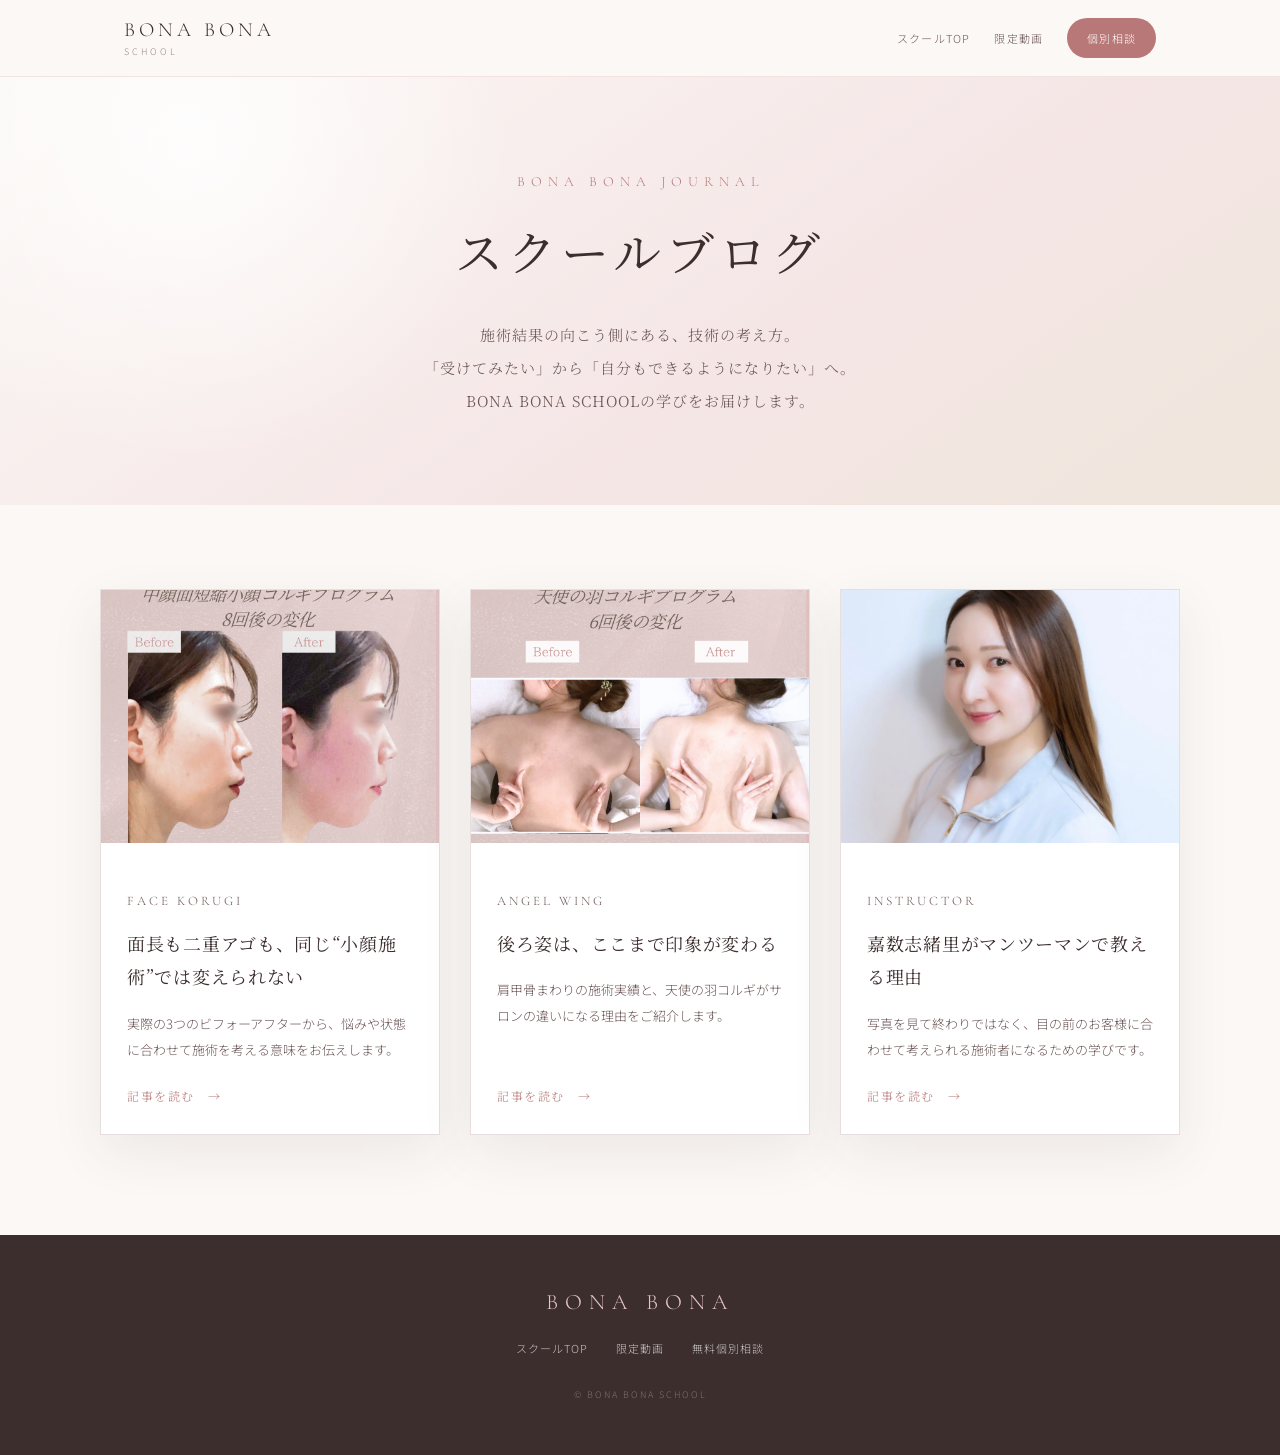
==== blog/index.html @ c504a6b1 "feat: 成約用スクールブログ3記事を追加" ====
<!DOCTYPE html>
<html lang="ja">
<head>
  <meta charset="UTF-8">
  <meta name="viewport" content="width=device-width, initial-scale=1.0">
  <title>スクールブログ | BONA BONA SCHOOL</title>
  <meta name="description" content="面長改善コルギと天使の羽コルギの施術実績、技術への考え方、BONA BONA SCHOOLの学びを紹介します。">
  <link rel="canonical" href="https://korugi-school.jp/blog/">
  <meta property="og:type" content="website">
  <meta property="og:title" content="スクールブログ | BONA BONA SCHOOL">
  <meta property="og:description" content="施術結果から、技術を学ぶ意味まで。BONA BONA SCHOOLのスクールブログです。">
  <meta property="og:url" content="https://korugi-school.jp/blog/">
  <meta property="og:image" content="https://korugi-school.jp/images/hero-bg.png">
  <link rel="preconnect" href="https://fonts.googleapis.com">
  <link href="https://fonts.googleapis.com/css2?family=Cormorant+Garamond:wght@300;400;500&amp;family=Noto+Serif+JP:wght@300;400;500&amp;family=Noto+Sans+JP:wght@300;400;500&amp;display=swap" rel="stylesheet">
  <link rel="stylesheet" href="./blog.css">
</head>
<body>
  <header class="site-header">
    <div class="header-inner">
      <a class="brand" href="../">BONA BONA<span>SCHOOL</span></a>
      <nav class="header-nav" aria-label="メインナビゲーション">
        <a href="../">スクールTOP</a>
        <a href="../premium/">限定動画</a>
        <a class="nav-cta" href="../consultation/">個別相談</a>
      </nav>
    </div>
  </header>

  <main>
    <section class="blog-hero">
      <p class="eyebrow">BONA BONA JOURNAL</p>
      <h1>スクールブログ</h1>
      <p class="lead">施術結果の向こう側にある、技術の考え方。<br>「受けてみたい」から「自分もできるようになりたい」へ。<br>BONA BONA SCHOOLの学びをお届けします。</p>
    </section>

    <section class="blog-main" aria-label="ブログ記事一覧">
      <div class="blog-grid">
        <a class="blog-card" href="./face-korugi-before-after/">
          <div class="card-image"><img src="../images/ba-01.png" alt="面長改善・中顔面短縮小顔コルギのビフォーアフター"></div>
          <div class="card-content">
            <p class="card-label">FACE KORUGI</p>
            <h2>面長も二重アゴも、同じ“小顔施術”では変えられない</h2>
            <p>実際の3つのビフォーアフターから、悩みや状態に合わせて施術を考える意味をお伝えします。</p>
            <span class="card-more">記事を読む　→</span>
          </div>
        </a>

        <a class="blog-card" href="./angel-wing-korugi-before-after/">
          <div class="card-image"><img src="../images/ba-02.png" alt="天使の羽コルギのビフォーアフター"></div>
          <div class="card-content">
            <p class="card-label">ANGEL WING</p>
            <h2>後ろ姿は、ここまで印象が変わる</h2>
            <p>肩甲骨まわりの施術実績と、天使の羽コルギがサロンの違いになる理由をご紹介します。</p>
            <span class="card-more">記事を読む　→</span>
          </div>
        </a>

        <a class="blog-card" href="./why-learn-from-shiori/">
          <div class="card-image"><img src="../images/shiori.jpg" alt="BONA BONA SCHOOL講師 嘉数志緒里"></div>
          <div class="card-content">
            <p class="card-label">INSTRUCTOR</p>
            <h2>嘉数志緒里がマンツーマンで教える理由</h2>
            <p>写真を見て終わりではなく、目の前のお客様に合わせて考えられる施術者になるための学びです。</p>
            <span class="card-more">記事を読む　→</span>
          </div>
        </a>
      </div>
    </section>
  </main>

  <footer class="site-footer">
    <p class="footer-logo">BONA BONA</p>
    <nav class="footer-links" aria-label="フッターナビゲーション">
      <a href="../">スクールTOP</a>
      <a href="../premium/">限定動画</a>
      <a href="../consultation/">無料個別相談</a>
    </nav>
    <p class="copyright">&copy; BONA BONA SCHOOL</p>
  </footer>
</body>
</html>
---- blog/blog.css ----
:root {
  --pink: #d4a0a0;
  --pink-light: #e8c5c5;
  --pink-pale: #f5e6e6;
  --pink-deep: #b87878;
  --beige: #f0e6dc;
  --beige-light: #f7f0ea;
  --cream: #fbf8f5;
  --white: #fff;
  --text-dark: #3d2e2e;
  --text-medium: #6b5555;
  --text-light: #9a8585;
  --line: #e0d0d0;
  --shadow: 0 18px 50px rgba(61, 46, 46, 0.08);
}

* {
  box-sizing: border-box;
  margin: 0;
  padding: 0;
}

html {
  scroll-behavior: smooth;
}

body {
  background: var(--cream);
  color: var(--text-dark);
  font-family: "Noto Sans JP", sans-serif;
  font-weight: 300;
  -webkit-font-smoothing: antialiased;
}

img {
  display: block;
  height: auto;
  max-width: 100%;
}

a {
  color: inherit;
}

.site-header {
  background: rgba(251, 248, 245, 0.96);
  border-bottom: 1px solid rgba(212, 160, 160, 0.24);
  position: sticky;
  top: 0;
  z-index: 20;
}

.header-inner {
  align-items: center;
  display: flex;
  justify-content: space-between;
  margin: 0 auto;
  max-width: 1080px;
  min-height: 76px;
  padding: 10px 24px;
}

.brand {
  font-family: "Cormorant Garamond", serif;
  font-size: 20px;
  letter-spacing: 4px;
  line-height: 1;
  text-decoration: none;
}

.brand span {
  color: var(--text-light);
  display: block;
  font-family: "Noto Sans JP", sans-serif;
  font-size: 9px;
  letter-spacing: 3px;
  margin-top: 7px;
}

.header-nav {
  align-items: center;
  display: flex;
  gap: 24px;
}

.header-nav a {
  color: var(--text-medium);
  font-size: 11px;
  letter-spacing: 1.2px;
  text-decoration: none;
}

.header-nav .nav-cta {
  background: var(--pink-deep);
  border-radius: 999px;
  color: var(--white);
  padding: 12px 20px;
}

.blog-hero,
.article-hero {
  background:
    radial-gradient(circle at 15% 15%, rgba(255, 255, 255, 0.85), transparent 28%),
    linear-gradient(145deg, var(--cream), var(--pink-pale) 60%, var(--beige));
  padding: 96px 24px 88px;
  text-align: center;
}

.eyebrow {
  color: var(--pink-deep);
  font-family: "Cormorant Garamond", serif;
  font-size: 14px;
  letter-spacing: 6px;
  margin-bottom: 20px;
  text-transform: uppercase;
}

.blog-hero h1 {
  font-family: "Noto Serif JP", serif;
  font-size: clamp(30px, 6vw, 48px);
  font-weight: 400;
  letter-spacing: 5px;
  line-height: 1.7;
}

.blog-hero .lead {
  color: var(--text-medium);
  font-family: "Noto Serif JP", serif;
  font-size: 15px;
  letter-spacing: 1px;
  line-height: 2.2;
  margin: 26px auto 0;
  max-width: 660px;
}

.article-hero {
  padding-bottom: 72px;
  padding-top: 72px;
}

.article-hero-inner {
  margin: 0 auto;
  max-width: 860px;
}

.article-category {
  border: 1px solid var(--pink-light);
  border-radius: 999px;
  color: var(--pink-deep);
  display: inline-block;
  font-size: 11px;
  letter-spacing: 2px;
  margin-bottom: 24px;
  padding: 7px 18px;
}

.article-hero h1 {
  font-family: "Noto Serif JP", serif;
  font-size: clamp(26px, 5vw, 42px);
  font-weight: 400;
  letter-spacing: 2px;
  line-height: 1.75;
}

.article-summary {
  color: var(--text-medium);
  font-family: "Noto Serif JP", serif;
  font-size: 14px;
  line-height: 2.1;
  margin: 28px auto 0;
  max-width: 660px;
}

.breadcrumb {
  color: var(--text-light);
  font-size: 11px;
  line-height: 1.8;
  margin: 0 auto;
  max-width: 1080px;
  padding: 18px 24px;
}

.breadcrumb a {
  text-decoration: none;
}

.blog-main {
  padding: 84px 24px 100px;
}

.blog-grid {
  display: grid;
  gap: 30px;
  grid-template-columns: repeat(3, minmax(0, 1fr));
  margin: 0 auto;
  max-width: 1080px;
}

.blog-card {
  background: var(--white);
  border: 1px solid rgba(224, 208, 208, 0.7);
  box-shadow: var(--shadow);
  display: flex;
  flex-direction: column;
  overflow: hidden;
  text-decoration: none;
  transition: transform 0.3s ease, box-shadow 0.3s ease;
}

.blog-card:hover {
  box-shadow: 0 22px 60px rgba(61, 46, 46, 0.14);
  transform: translateY(-5px);
}

.card-image {
  aspect-ratio: 4 / 3;
  background: var(--pink-pale);
  overflow: hidden;
}

.card-image img {
  height: 100%;
  object-fit: cover;
  width: 100%;
}

.card-content {
  display: flex;
  flex: 1;
  flex-direction: column;
  padding: 28px 26px 30px;
}

.card-label {
  color: var(--pink-deep);
  font-family: "Cormorant Garamond", serif;
  font-size: 12px;
  letter-spacing: 3px;
  margin-bottom: 13px;
}

.card-content h2 {
  font-family: "Noto Serif JP", serif;
  font-size: 18px;
  font-weight: 400;
  letter-spacing: 0.7px;
  line-height: 1.85;
}

.card-content p {
  color: var(--text-medium);
  font-size: 13px;
  line-height: 2;
  margin-top: 17px;
}

.card-more {
  color: var(--pink-deep);
  font-family: "Noto Serif JP", serif;
  font-size: 12px;
  letter-spacing: 1.5px;
  margin-top: auto;
  padding-top: 24px;
}

.article-layout {
  align-items: start;
  display: grid;
  gap: 54px;
  grid-template-columns: minmax(0, 760px) 240px;
  justify-content: center;
  padding: 54px 24px 110px;
}

.article-body {
  background: var(--white);
  border: 1px solid rgba(224, 208, 208, 0.66);
  box-shadow: var(--shadow);
  padding: clamp(34px, 6vw, 72px);
}

.article-body > p {
  font-size: 16px;
  letter-spacing: 0.25px;
  line-height: 2.15;
  margin-bottom: 1.7em;
}

.article-body h2 {
  border-left: 3px solid var(--pink);
  font-family: "Noto Serif JP", serif;
  font-size: clamp(21px, 3.4vw, 27px);
  font-weight: 400;
  letter-spacing: 1px;
  line-height: 1.75;
  margin: 3.4em 0 1.5em;
  padding-left: 20px;
}

.article-body h2:first-child {
  margin-top: 0;
}

.article-body strong {
  color: var(--pink-deep);
  font-weight: 500;
}

.article-figure {
  margin: 38px auto 46px;
  max-width: 650px;
}

.article-figure img {
  border-radius: 8px;
  box-shadow: 0 12px 38px rgba(61, 46, 46, 0.12);
  width: 100%;
}

.article-figure figcaption {
  color: var(--text-light);
  font-size: 11px;
  line-height: 1.8;
  margin-top: 12px;
  text-align: center;
}

.article-quote {
  background: var(--pink-pale);
  border-bottom: 1px solid var(--pink-light);
  border-top: 1px solid var(--pink-light);
  color: var(--text-dark);
  font-family: "Noto Serif JP", serif;
  font-size: clamp(18px, 3vw, 23px);
  letter-spacing: 1px;
  line-height: 2;
  margin: 46px 0;
  padding: 32px;
  text-align: center;
}

.cta-box {
  background: linear-gradient(145deg, var(--pink-pale), var(--beige-light));
  border: 1px solid var(--pink-light);
  margin-top: 70px;
  padding: 46px 38px;
  text-align: center;
}

.cta-box h2 {
  border: 0;
  font-size: 24px;
  margin: 0 0 22px;
  padding: 0;
}

.cta-box p {
  color: var(--text-medium);
  font-size: 14px;
  line-height: 2.1;
  margin-bottom: 30px;
}

.button-primary {
  background: var(--pink-deep);
  border-radius: 999px;
  color: var(--white);
  display: inline-flex;
  font-family: "Noto Serif JP", serif;
  font-size: 14px;
  justify-content: center;
  letter-spacing: 2px;
  padding: 18px 34px;
  text-decoration: none;
  transition: transform 0.25s ease, background 0.25s ease;
}

.button-primary:hover {
  background: var(--text-dark);
  transform: translateY(-2px);
}

.disclaimer {
  color: var(--text-light);
  font-size: 11px !important;
  line-height: 1.9 !important;
  margin: 36px 0 0 !important;
}

.article-side {
  position: sticky;
  top: 105px;
}

.side-card {
  background: var(--beige-light);
  border: 1px solid var(--line);
  margin-bottom: 20px;
  padding: 28px 24px;
}

.side-label {
  color: var(--pink-deep);
  font-family: "Cormorant Garamond", serif;
  font-size: 12px;
  letter-spacing: 3px;
  margin-bottom: 12px;
}

.side-card h2 {
  font-family: "Noto Serif JP", serif;
  font-size: 16px;
  font-weight: 400;
  line-height: 1.8;
}

.side-card p {
  color: var(--text-medium);
  font-size: 12px;
  line-height: 1.9;
  margin-top: 12px;
}

.side-card a {
  color: var(--pink-deep);
  display: inline-block;
  font-size: 12px;
  margin-top: 16px;
  text-decoration: none;
}

.site-footer {
  background: var(--text-dark);
  color: var(--white);
  padding: 54px 24px;
  text-align: center;
}

.footer-logo {
  color: var(--pink-light);
  font-family: "Cormorant Garamond", serif;
  font-size: 22px;
  letter-spacing: 7px;
}

.footer-links {
  display: flex;
  flex-wrap: wrap;
  gap: 18px 28px;
  justify-content: center;
  margin-top: 25px;
}

.footer-links a {
  color: rgba(255, 255, 255, 0.72);
  font-size: 11px;
  letter-spacing: 1px;
  text-decoration: none;
}

.copyright {
  color: rgba(255, 255, 255, 0.32);
  font-size: 9px;
  letter-spacing: 2px;
  margin-top: 32px;
}

@media (max-width: 920px) {
  .article-layout {
    display: block;
  }

  .article-body {
    margin: 0 auto;
    max-width: 760px;
  }

  .article-side {
    display: grid;
    gap: 18px;
    grid-template-columns: 1fr 1fr;
    margin: 36px auto 0;
    max-width: 760px;
    position: static;
  }

  .side-card {
    margin: 0;
  }
}

@media (max-width: 760px) {
  .header-inner {
    min-height: 66px;
    padding: 10px 18px;
  }

  .brand {
    font-size: 17px;
    letter-spacing: 3px;
  }

  .header-nav a:not(.nav-cta) {
    display: none;
  }

  .header-nav .nav-cta {
    font-size: 10px;
    padding: 10px 15px;
  }

  .blog-hero,
  .article-hero {
    padding: 66px 20px 60px;
  }

  .blog-hero h1,
  .article-hero h1 {
    letter-spacing: 1.2px;
  }

  .blog-hero .lead,
  .article-summary {
    font-size: 13px;
  }

  .blog-main {
    padding: 54px 18px 72px;
  }

  .blog-grid {
    grid-template-columns: 1fr;
    max-width: 500px;
  }

  .article-layout {
    padding: 24px 0 72px;
  }

  .article-body {
    border-left: 0;
    border-right: 0;
    box-shadow: none;
    padding: 42px 21px 58px;
  }

  .article-body > p {
    font-size: 15px;
    line-height: 2.08;
  }

  .article-body h2 {
    font-size: 21px;
    margin-top: 3em;
    padding-left: 15px;
  }

  .article-figure {
    margin: 30px 0 38px;
  }

  .article-quote {
    font-size: 17px;
    margin: 36px 0;
    padding: 26px 18px;
  }

  .cta-box {
    margin-top: 54px;
    padding: 38px 20px;
  }

  .cta-box h2 {
    font-size: 21px;
  }

  .button-primary {
    font-size: 13px;
    padding: 17px 24px;
    width: 100%;
  }

  .article-side {
    display: block;
    padding: 0 18px;
  }

  .side-card {
    margin-bottom: 16px;
  }
}
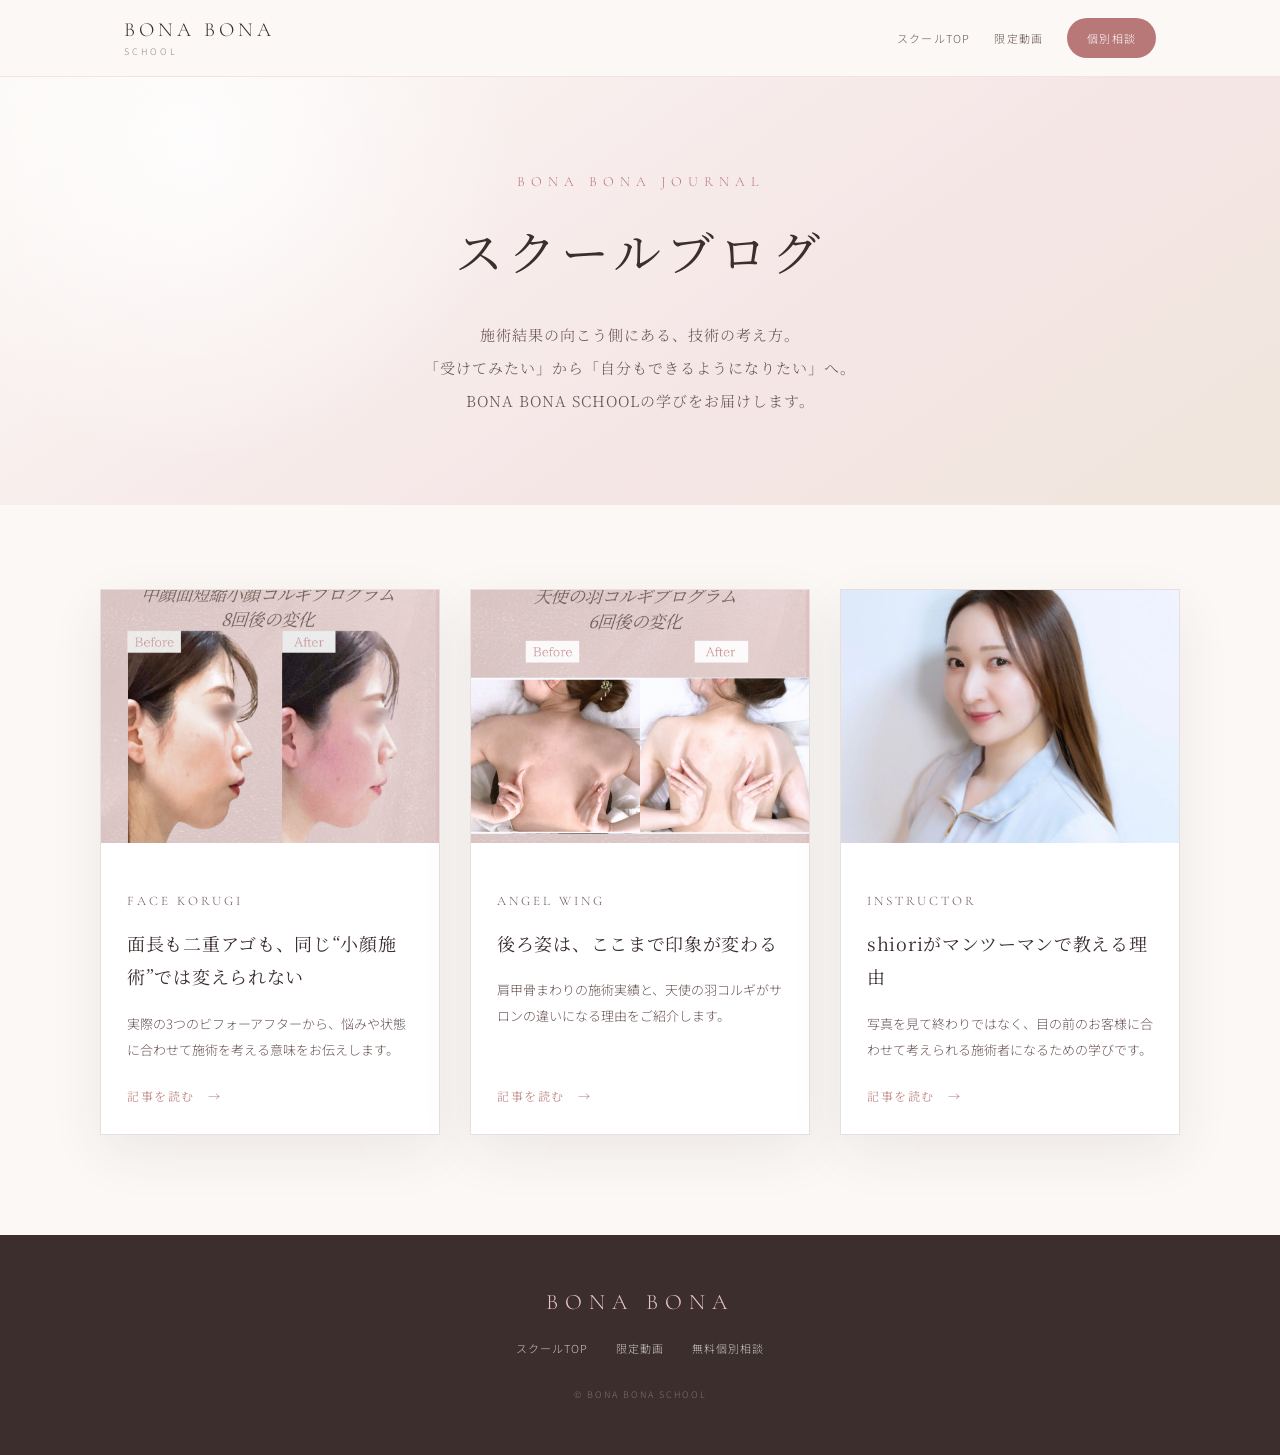
==== commit 4bee1a75: "fix: 講師名表記をshioriに統一" ====
--- a/blog/index.html
+++ b/blog/index.html
@@ -57,10 +57,10 @@
         </a>
 
         <a class="blog-card" href="./why-learn-from-shiori/">
-          <div class="card-image"><img src="../images/shiori.jpg" alt="BONA BONA SCHOOL講師 嘉数志緒里"></div>
+          <div class="card-image"><img src="../images/shiori.jpg" alt="BONA BONA SCHOOL講師 shiori"></div>
           <div class="card-content">
             <p class="card-label">INSTRUCTOR</p>
-            <h2>嘉数志緒里がマンツーマンで教える理由</h2>
+            <h2>shioriがマンツーマンで教える理由</h2>
             <p>写真を見て終わりではなく、目の前のお客様に合わせて考えられる施術者になるための学びです。</p>
             <span class="card-more">記事を読む　→</span>
           </div>
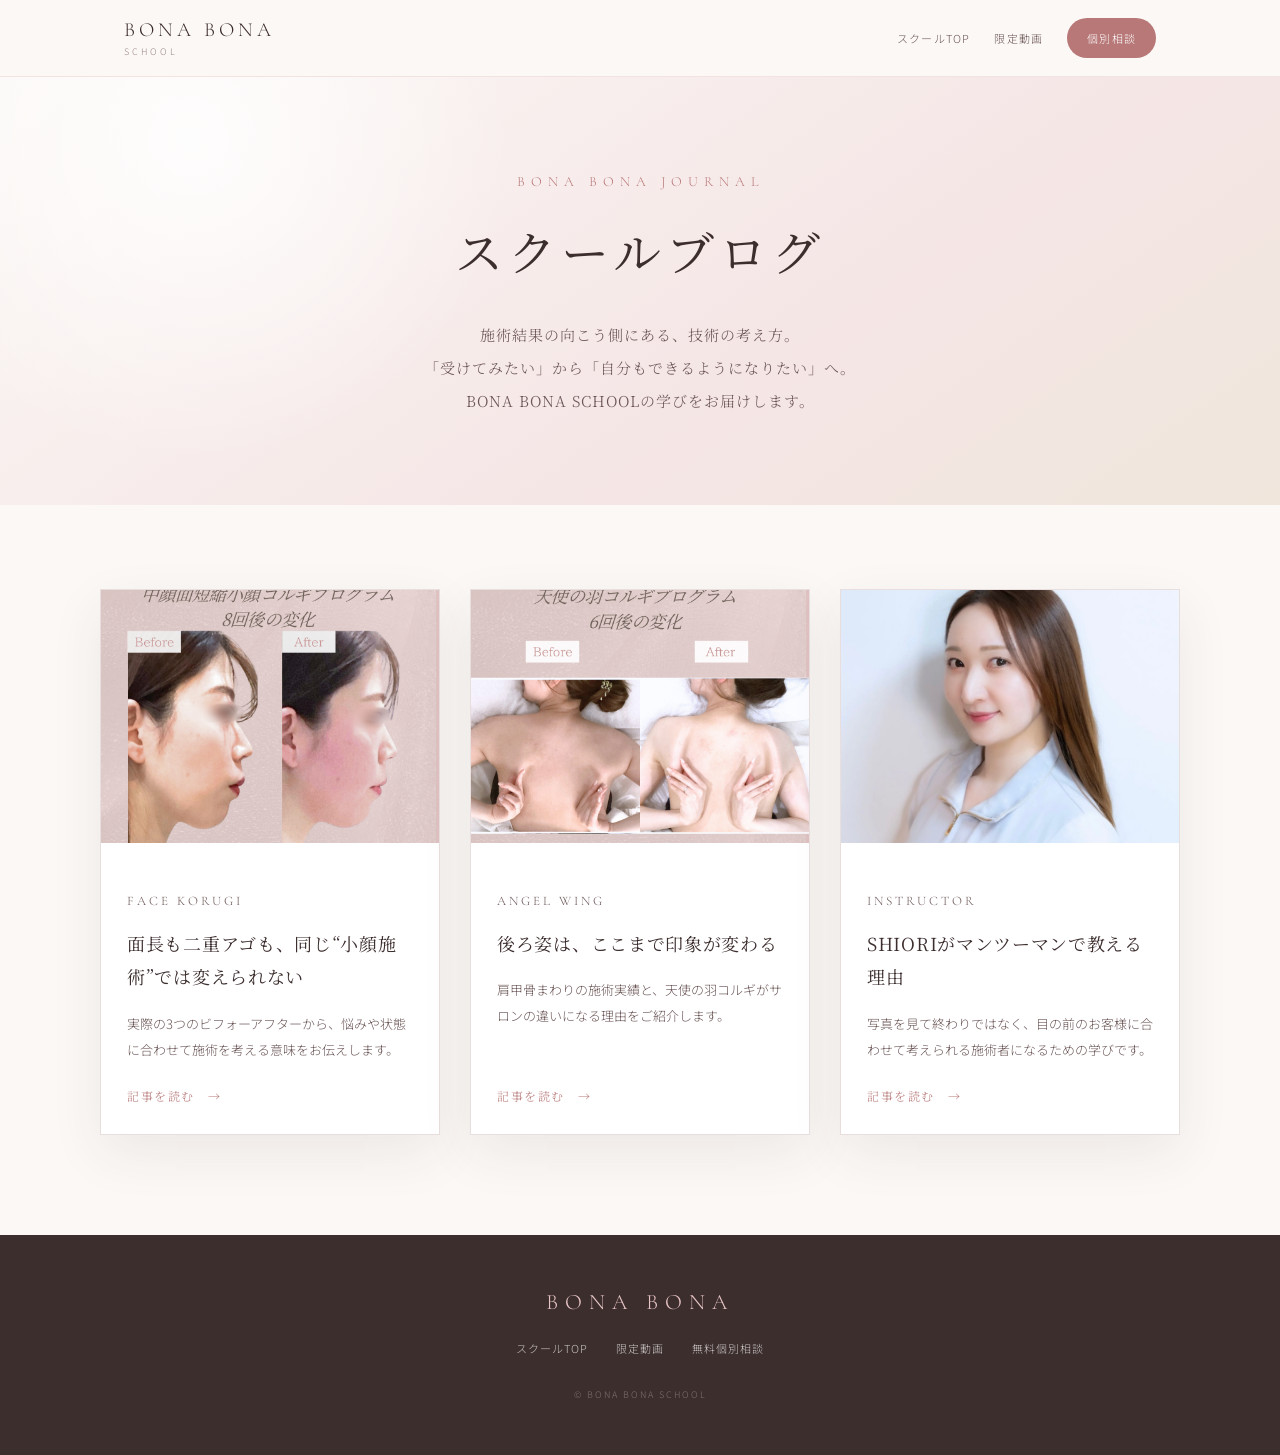
==== commit d2bfede1: "公開ページの講師表記をSHIORIに統一" ====
--- a/blog/index.html
+++ b/blog/index.html
@@ -57,10 +57,10 @@
         </a>
 
         <a class="blog-card" href="./why-learn-from-shiori/">
-          <div class="card-image"><img src="../images/shiori.jpg" alt="BONA BONA SCHOOL講師 shiori"></div>
+          <div class="card-image"><img src="../images/shiori.jpg" alt="BONA BONA SCHOOL講師 SHIORI"></div>
           <div class="card-content">
             <p class="card-label">INSTRUCTOR</p>
-            <h2>shioriがマンツーマンで教える理由</h2>
+            <h2>SHIORIがマンツーマンで教える理由</h2>
             <p>写真を見て終わりではなく、目の前のお客様に合わせて考えられる施術者になるための学びです。</p>
             <span class="card-more">記事を読む　→</span>
           </div>
